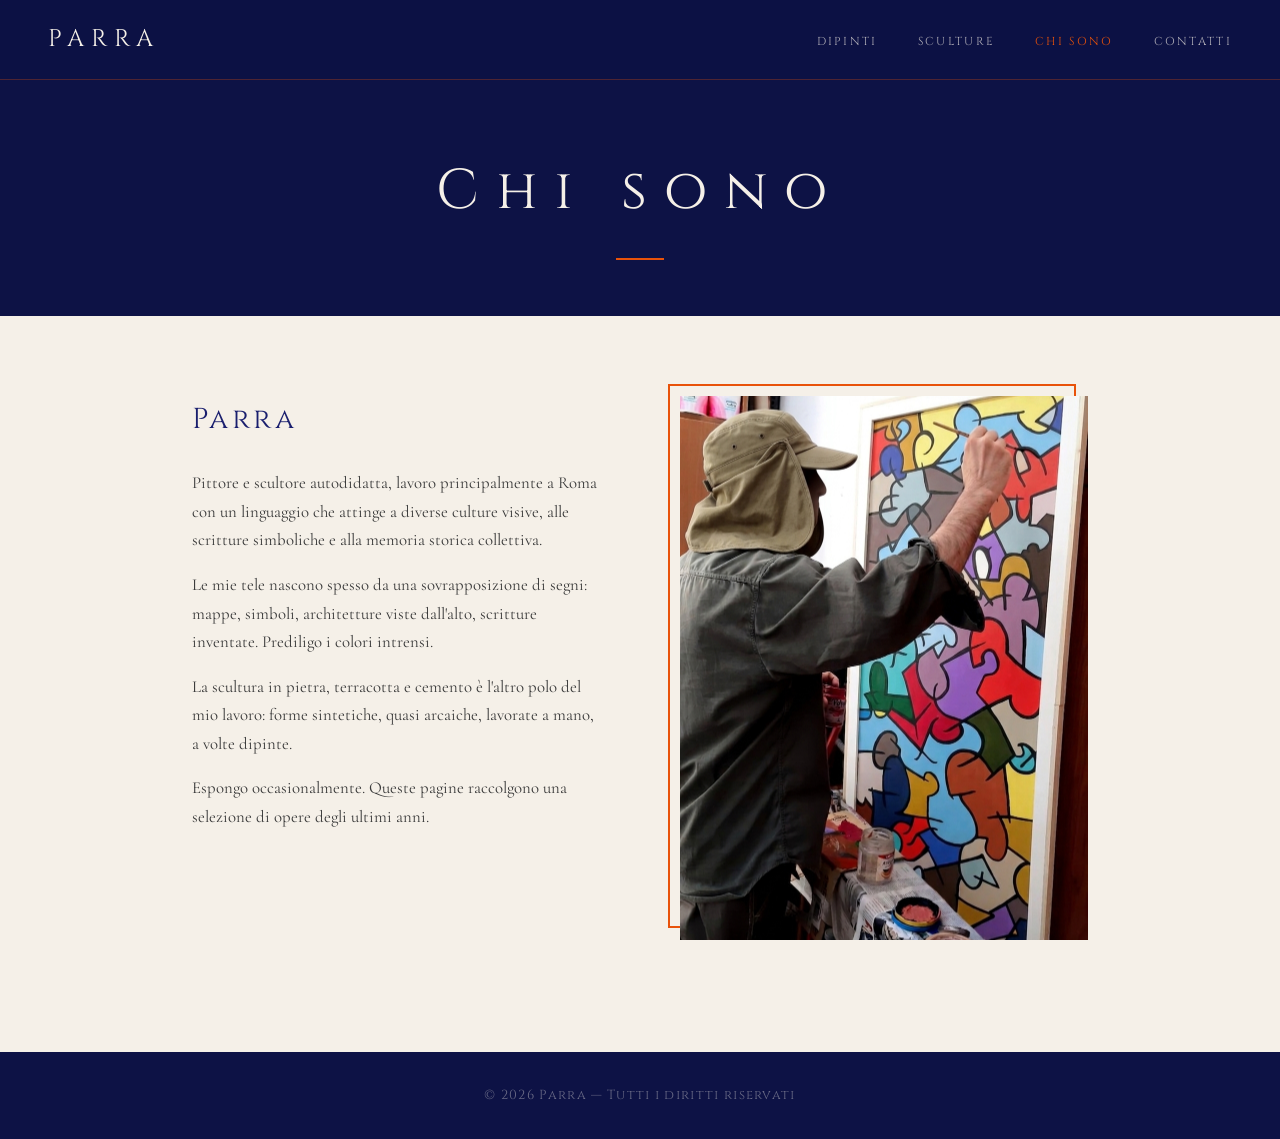
==== chi-sono.html @ b82fa653 "Add files via upload" ====
<!DOCTYPE html>
<html lang="it">
<head>
  <meta charset="UTF-8">
  <meta name="viewport" content="width=device-width, initial-scale=1.0">
  <title>Chi sono — Parra</title>
  <link rel="stylesheet" href="style.css">
</head>
<body>

  <nav>
    <a href="index.html" class="nav-logo">PAR<span></span>RA</a>
    <ul class="nav-links">
      <li><a href="dipinti.html">Dipinti</a></li>
      <li><a href="sculture.html">Sculture</a></li>
      <li><a href="chi-sono.html" class="active">Chi sono</a></li>
      <li><a href="contatti.html">Contatti</a></li>
    </ul>
  </nav>

  <header class="page-header">
    <h1>Chi sono</h1>
    <div class="accent-line"></div>
  </header>

  <section class="about-section">

    <div class="about-text fade-in">
      <h2>Parra</h2>

      <!-- Sostituisci questo testo con la tua biografia -->
      <p>
        Pittore e scultore autodidatta, lavoro principalmente a Roma con un linguaggio 
        che attinge a diverse culture visive, alle scritture simboliche 
        e alla memoria storica collettiva.
      </p>
      <p>
        Le mie tele nascono spesso da una sovrapposizione di segni: mappe, simboli, architetture 
        viste dall'alto, scritture inventate. Prediligo i colori intrensi.
      </p>
      <p>
        La scultura in pietra, terracotta e cemento è l'altro polo del mio lavoro: forme sintetiche, 
        quasi arcaiche, lavorate a mano, a volte dipinte.
      </p>
      <p>
        Espongo occasionalmente. Queste pagine raccolgono una selezione di opere 
        degli ultimi anni.
      </p>
    </div>

    <div class="about-img fade-in">
      <!-- Sostituisci con una foto tua o di un'opera significativa -->
      <img src="img/parra.jpg" alt="Parra al lavoro">
    </div>

  </section>

  <footer>
    <p>© <span id="year"></span> Parra — Tutti i diritti riservati</p>
  </footer>

  <script>
    document.getElementById('year').textContent = new Date().getFullYear();
    const obs = new IntersectionObserver(entries => {
      entries.forEach(e => { if (e.isIntersecting) e.target.classList.add('visible'); });
    }, { threshold: 0.1 });
    document.querySelectorAll('.fade-in').forEach(el => obs.observe(el));
  </script>
</body>
</html>
---- style.css ----
@import url('https://fonts.googleapis.com/css2?family=Cormorant+Garamond:ital,wght@0,300;0,400;0,600;1,300&family=Cinzel:wght@400;600&display=swap');

/* ── VARIABLES ─────────────────────────────────────────────── */
:root {
  --blu:     #1a1f6e;
  --blu-dark:#0d1245;
  --arancio: #e8520a;
  --crema:   #f5f0e8;
  --grigio:  #8a8a8a;
  --bianco:  #ffffff;
  --testo:   #1a1a1a;
  --font-display: 'Cinzel', serif;
  --font-body:    'Cormorant Garamond', serif;
  --gap: 2rem;
}

/* ── RESET ──────────────────────────────────────────────────── */
*, *::before, *::after { box-sizing: border-box; margin: 0; padding: 0; }
html { scroll-behavior: smooth; }
body {
  font-family: var(--font-body);
  font-size: 18px;
  line-height: 1.7;
  background: var(--crema);
  color: var(--testo);
}
img { display: block; width: 100%; height: 100%; object-fit: cover; }
a { text-decoration: none; color: inherit; }

/* ── NAV ────────────────────────────────────────────────────── */
nav {
  position: fixed; top: 0; left: 0; right: 0; z-index: 100;
  display: flex; align-items: center; justify-content: space-between;
  padding: 1.2rem 3rem;
  background: rgba(13, 18, 69, 0.97);
  backdrop-filter: blur(8px);
  border-bottom: 1px solid rgba(232,82,10,0.3);
}
.nav-logo {
  font-family: var(--font-display);
  font-size: 1.5rem;
  letter-spacing: 0.3em;
  color: var(--crema);
}
.nav-logo span { color: var(--arancio); }
.nav-links {
  display: flex; gap: 2.5rem;
  list-style: none;
}
.nav-links a {
  font-family: var(--font-display);
  font-size: 0.72rem;
  letter-spacing: 0.2em;
  color: rgba(245,240,232,0.7);
  text-transform: uppercase;
  transition: color 0.25s;
}
.nav-links a:hover,
.nav-links a.active { color: var(--arancio); }

/* ── HERO (index) ───────────────────────────────────────────── */
.hero {
  position: relative;
  height: 100vh; min-height: 600px;
  display: flex; flex-direction: column;
  align-items: center; justify-content: flex-end;
  overflow: hidden;
  padding-bottom: 4rem;
}
.hero-bg {
  position: absolute; inset: 0;
  background: var(--blu-dark);
}
.hero-img {
  position: absolute; inset: 0;
  opacity: 0.55;
  transition: opacity 1s;
}
.hero-img img { object-position: center; }
.hero-overlay {
  position: absolute; inset: 0;
  background: linear-gradient(to top, rgba(13,18,69,0.92) 0%, rgba(13,18,69,0.2) 60%, transparent 100%);
}
.hero-content {
  position: relative; z-index: 2;
  text-align: center;
  animation: fadeUp 1.2s ease both;
}
.hero-content h1 {
  font-family: var(--font-display);
  font-size: clamp(3.5rem, 10vw, 8rem);
  font-weight: 600;
  letter-spacing: 0.35em;
  color: var(--crema);
  line-height: 1;
}
.hero-content .tagline {
  font-family: var(--font-body);
  font-style: italic;
  font-size: 1.1rem;
  color: rgba(245,240,232,0.65);
  letter-spacing: 0.15em;
  margin-top: 0.8rem;
}
.hero-ctas {
  display: flex; gap: 1.2rem;
  justify-content: center;
  margin-top: 2.5rem;
}
.btn {
  display: inline-block;
  font-family: var(--font-display);
  font-size: 0.7rem;
  letter-spacing: 0.22em;
  text-transform: uppercase;
  padding: 0.9rem 2.2rem;
  border: 1px solid rgba(245,240,232,0.5);
  color: var(--crema);
  transition: all 0.3s;
}
.btn:hover {
  background: var(--arancio);
  border-color: var(--arancio);
  color: var(--bianco);
}
.btn.primary {
  background: var(--arancio);
  border-color: var(--arancio);
}
.btn.primary:hover { background: #c4430a; }

/* ── PAGE HEADER ────────────────────────────────────────────── */
.page-header {
  background: var(--blu-dark);
  padding: 9rem 3rem 3.5rem;
  text-align: center;
}
.page-header h1 {
  font-family: var(--font-display);
  font-size: clamp(2rem, 5vw, 3.5rem);
  letter-spacing: 0.3em;
  color: var(--crema);
  font-weight: 400;
}
.page-header .sub {
  font-style: italic;
  color: rgba(245,240,232,0.5);
  font-size: 1rem;
  letter-spacing: 0.1em;
  margin-top: 0.5rem;
}
.accent-line {
  width: 3rem; height: 2px;
  background: var(--arancio);
  margin: 1.2rem auto 0;
}

/* ── GALLERY GRID ───────────────────────────────────────────── */
.gallery-section {
  max-width: 1300px;
  margin: 0 auto;
  padding: 4rem 2rem 6rem;
}
.gallery-grid {
  display: grid;
  grid-template-columns: repeat(auto-fill, minmax(280px, 1fr));
  gap: 1.5rem;
}

/* art card */
.art-card {
  position: relative;
  overflow: hidden;
  cursor: pointer;
  background: #111;
}
.art-card-img {
  aspect-ratio: 4/3;
  overflow: hidden;
}
.art-card-img img {
  transition: transform 0.5s ease, opacity 0.3s;
  opacity: 0.92;
}
.art-card:hover .art-card-img img {
  transform: scale(1.04);
  opacity: 1;
}
/* sculture: taller ratio */
.art-card.scultura .art-card-img { aspect-ratio: 3/4; }

.art-card-info {
  padding: 0.9rem 1rem 1rem;
  background: var(--bianco);
  border-left: 3px solid var(--arancio);
}
.art-card-info .titolo {
  font-family: var(--font-body);
  font-size: 1.05rem;
  font-weight: 600;
  color: var(--testo);
}
.art-card-info .meta {
  font-size: 0.82rem;
  color: var(--grigio);
  margin-top: 0.15rem;
  font-style: italic;
}

/* ── LIGHTBOX ───────────────────────────────────────────────── */
.lightbox {
  display: none;
  position: fixed; inset: 0; z-index: 500;
  background: rgba(13,18,69,0.96);
  align-items: center; justify-content: center;
  padding: 2rem;
  animation: fadeIn 0.25s ease;
}
.lightbox.open { display: flex; }
.lightbox-inner {
  display: grid;
  grid-template-columns: 1fr 260px;
  gap: 2.5rem;
  max-width: 1100px;
  width: 100%;
  max-height: 90vh;
}
.lightbox-img {
  overflow: hidden;
  display: flex; align-items: center; justify-content: center;
}
.lightbox-img img {
  max-height: 80vh;
  width: auto;
  object-fit: contain;
}
.lightbox-info {
  display: flex; flex-direction: column;
  justify-content: center;
  color: var(--crema);
  border-left: 1px solid rgba(232,82,10,0.4);
  padding-left: 2rem;
}
.lightbox-info h2 {
  font-family: var(--font-display);
  font-size: 1.6rem;
  font-weight: 400;
  letter-spacing: 0.08em;
  margin-bottom: 1.5rem;
}
.lightbox-row {
  display: flex; justify-content: space-between;
  padding: 0.6rem 0;
  border-bottom: 1px solid rgba(245,240,232,0.12);
  font-size: 0.95rem;
}
.lightbox-row .lbl { color: rgba(245,240,232,0.5); font-style: italic; }
.lightbox-row .val { font-weight: 600; }
.lightbox-close {
  position: absolute; top: 1.5rem; right: 2rem;
  font-family: var(--font-display);
  font-size: 0.7rem;
  letter-spacing: 0.2em;
  color: rgba(245,240,232,0.5);
  cursor: pointer;
  background: none; border: none;
  transition: color 0.2s;
}
.lightbox-close:hover { color: var(--arancio); }

/* ── CHI SONO ───────────────────────────────────────────────── */
.about-section {
  max-width: 960px;
  margin: 0 auto;
  padding: 5rem 2rem 7rem;
  display: grid;
  grid-template-columns: 1fr 1fr;
  gap: 5rem;
  align-items: start;
}
.about-text h2 {
  font-family: var(--font-display);
  font-size: 1.8rem;
  font-weight: 400;
  letter-spacing: 0.12em;
  color: var(--blu);
  margin-bottom: 1.5rem;
}
.about-text p {
  color: #3a3a3a;
  margin-bottom: 1rem;
  font-size: 1.05rem;
}
.about-img {
  position: relative;
}
.about-img img {
  width: 100%;
  aspect-ratio: 3/4;
  object-fit: cover;
}
.about-img::before {
  content: '';
  position: absolute;
  top: -12px; left: -12px;
  right: 12px; bottom: 12px;
  border: 2px solid var(--arancio);
  z-index: -1;
}

/* ── CONTATTI ───────────────────────────────────────────────── */
.contact-section {
  max-width: 600px;
  margin: 0 auto;
  padding: 5rem 2rem 7rem;
  text-align: center;
}
.contact-section p {
  font-style: italic;
  color: var(--grigio);
  margin-bottom: 3rem;
  font-size: 1.05rem;
}
.contact-items { display: flex; flex-direction: column; gap: 1rem; }
.contact-item {
  display: flex; align-items: center; gap: 1.2rem;
  padding: 1.2rem 1.5rem;
  background: var(--bianco);
  border: 1px solid #e0dbd0;
  border-left: 4px solid var(--arancio);
  text-align: left;
  transition: transform 0.2s, box-shadow 0.2s;
}
.contact-item:hover {
  transform: translateX(4px);
  box-shadow: -4px 0 0 var(--blu);
}
.contact-item .ci-label {
  font-family: var(--font-display);
  font-size: 0.65rem;
  letter-spacing: 0.2em;
  text-transform: uppercase;
  color: var(--grigio);
}
.contact-item .ci-value {
  font-size: 1.05rem;
  color: var(--testo);
  margin-top: 0.15rem;
}

/* ── FOOTER ─────────────────────────────────────────────────── */
footer {
  background: var(--blu-dark);
  color: rgba(245,240,232,0.4);
  text-align: center;
  padding: 2rem;
  font-size: 0.82rem;
  letter-spacing: 0.1em;
  font-family: var(--font-display);
}

/* ── ANIMAZIONI ─────────────────────────────────────────────── */
@keyframes fadeUp {
  from { opacity: 0; transform: translateY(30px); }
  to   { opacity: 1; transform: translateY(0); }
}
@keyframes fadeIn {
  from { opacity: 0; } to { opacity: 1; }
}
.fade-in {
  opacity: 0;
  transform: translateY(20px);
  transition: opacity 0.6s ease, transform 0.6s ease;
}
.fade-in.visible {
  opacity: 1;
  transform: translateY(0);
}

/* ── RESPONSIVE ─────────────────────────────────────────────── */
@media (max-width: 768px) {
  nav { padding: 1rem 1.5rem; }
  .nav-links { gap: 1.2rem; }
  .nav-links a { font-size: 0.65rem; }
  .page-header { padding: 8rem 1.5rem 2.5rem; }
  .gallery-section { padding: 3rem 1rem 4rem; }
  .gallery-grid { grid-template-columns: repeat(auto-fill, minmax(200px, 1fr)); gap: 1rem; }
  .lightbox-inner { grid-template-columns: 1fr; }
  .lightbox-info { border-left: none; padding-left: 0; border-top: 1px solid rgba(232,82,10,0.4); padding-top: 1.5rem; }
  .about-section { grid-template-columns: 1fr; gap: 3rem; padding: 3rem 1.5rem 5rem; }
  .about-img { order: -1; }
}
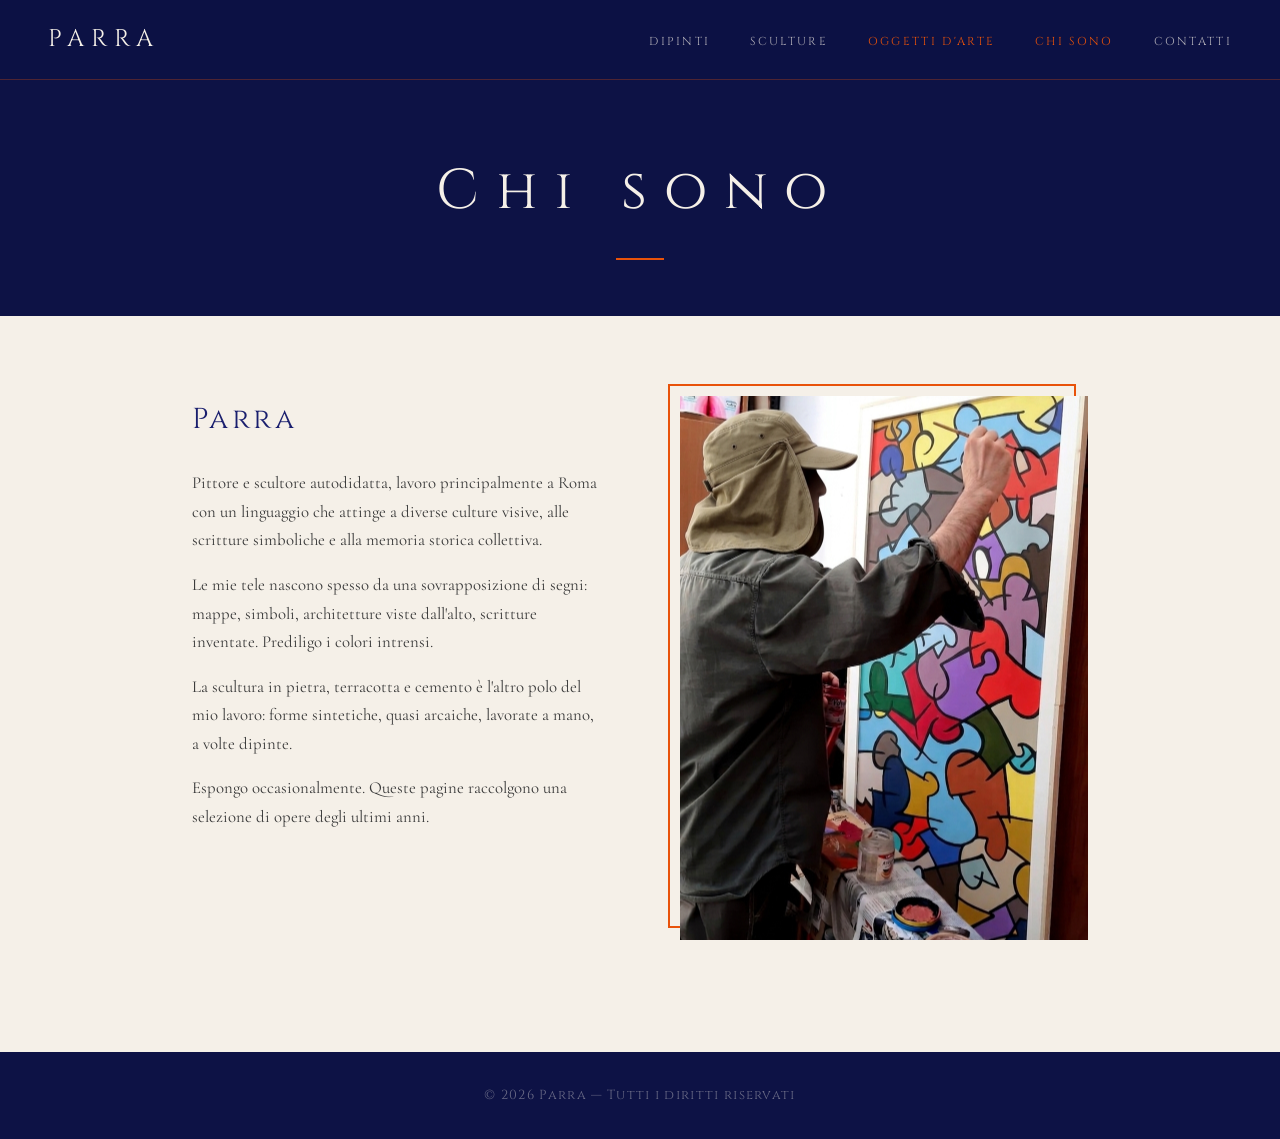
==== commit 7f71bc79: "Add files via upload" ====
--- a/chi-sono.html
+++ b/chi-sono.html
@@ -13,6 +13,7 @@
     <ul class="nav-links">
       <li><a href="dipinti.html">Dipinti</a></li>
       <li><a href="sculture.html">Sculture</a></li>
+      <li><a href="oggetti.html" class="active">Oggetti d'Arte</a></li>
       <li><a href="chi-sono.html" class="active">Chi sono</a></li>
       <li><a href="contatti.html">Contatti</a></li>
     </ul>
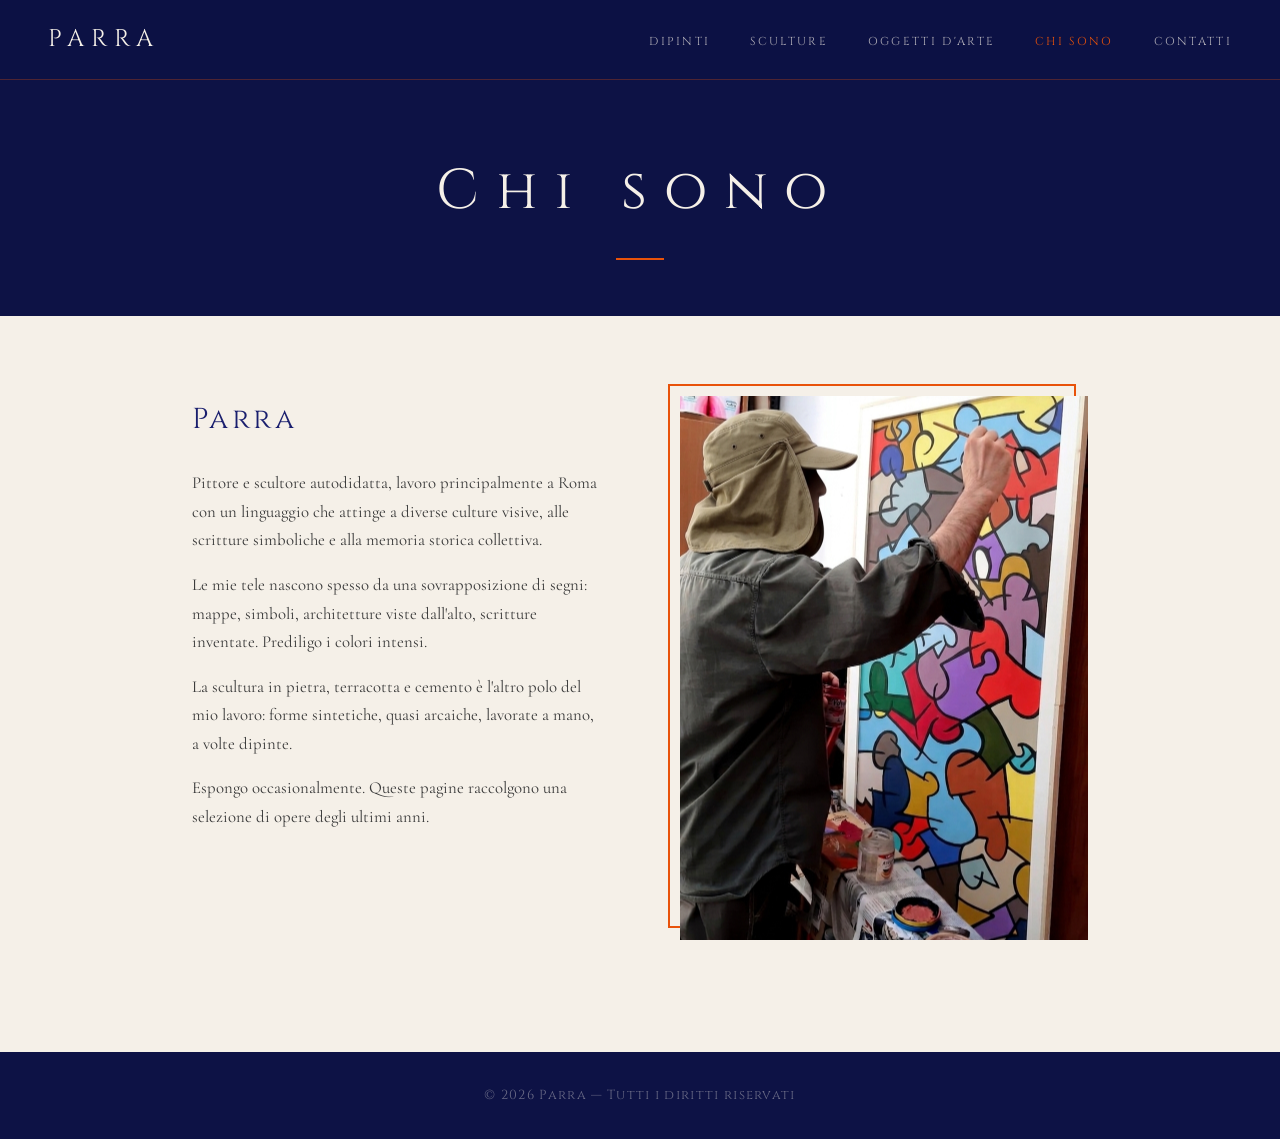
==== commit 1926490b: "Add files via upload" ====
--- a/chi-sono.html
+++ b/chi-sono.html
@@ -13,7 +13,7 @@
     <ul class="nav-links">
       <li><a href="dipinti.html">Dipinti</a></li>
       <li><a href="sculture.html">Sculture</a></li>
-      <li><a href="oggetti.html" class="active">Oggetti d'Arte</a></li>
+      <li><a href="oggetti.html">Oggetti d'Arte</a></li>
       <li><a href="chi-sono.html" class="active">Chi sono</a></li>
       <li><a href="contatti.html">Contatti</a></li>
     </ul>
@@ -37,7 +37,7 @@
       </p>
       <p>
         Le mie tele nascono spesso da una sovrapposizione di segni: mappe, simboli, architetture 
-        viste dall'alto, scritture inventate. Prediligo i colori intrensi.
+        viste dall'alto, scritture inventate. Prediligo i colori intensi.
       </p>
       <p>
         La scultura in pietra, terracotta e cemento è l'altro polo del mio lavoro: forme sintetiche, 
--- a/style.css
+++ b/style.css
@@ -98,9 +98,15 @@
   font-family: var(--font-body);
   font-style: italic;
   font-size: 1.1rem;
-  color: rgba(245,240,232,0.65);
+  color: rgba(245,240,232,0.68);
   letter-spacing: 0.15em;
   margin-top: 0.8rem;
+}
+.hero-note {
+  max-width: 32rem;
+  margin: 1rem auto 0;
+  color: rgba(245,240,232,0.82);
+  font-size: 1.05rem;
 }
 .hero-ctas {
   display: flex; gap: 1.2rem;
@@ -114,7 +120,7 @@
   letter-spacing: 0.22em;
   text-transform: uppercase;
   padding: 0.9rem 2.2rem;
-  border: 1px solid rgba(245,240,232,0.5);
+  border: 1px solid rgba(245,240,232,0.42);
   color: var(--crema);
   transition: all 0.3s;
 }
@@ -124,10 +130,13 @@
   color: var(--bianco);
 }
 .btn.primary {
-  background: var(--arancio);
-  border-color: var(--arancio);
-}
-.btn.primary:hover { background: #c4430a; }
+  background: rgba(245,240,232,0.08);
+  border-color: rgba(245,240,232,0.46);
+}
+.btn.primary:hover {
+  background: rgba(232,82,10,0.72);
+  border-color: rgba(232,82,10,0.72);
+}
 
 /* ── PAGE HEADER ────────────────────────────────────────────── */
 .page-header {
@@ -164,7 +173,7 @@
 .gallery-grid {
   display: grid;
   grid-template-columns: repeat(auto-fill, minmax(280px, 1fr));
-  gap: 1.5rem;
+  gap: 2.25rem 1.5rem;
 }
 
 /* art card */
@@ -190,9 +199,9 @@
 .art-card.scultura .art-card-img { aspect-ratio: 3/4; }
 
 .art-card-info {
-  padding: 0.9rem 1rem 1rem;
-  background: var(--bianco);
-  border-left: 3px solid var(--arancio);
+  padding: 0.72rem 0.85rem 0.82rem;
+  background: rgba(255,255,255,0.9);
+  border-left: 1px solid rgba(232,82,10,0.16);
 }
 .art-card-info .titolo {
   font-family: var(--font-body);
@@ -201,10 +210,19 @@
   color: var(--testo);
 }
 .art-card-info .meta {
-  font-size: 0.82rem;
-  color: var(--grigio);
-  margin-top: 0.15rem;
+  font-size: 0.78rem;
+  color: rgba(26,26,26,0.48);
+  margin-top: 0.1rem;
   font-style: italic;
+  line-height: 1.45;
+}
+.availability {
+  margin-top: 0.45rem;
+  font-family: var(--font-display);
+  font-size: 0.62rem;
+  letter-spacing: 0.16em;
+  text-transform: uppercase;
+  color: rgba(26,31,110,0.62);
 }
 
 /* ── LIGHTBOX ───────────────────────────────────────────────── */
@@ -215,22 +233,23 @@
   align-items: center; justify-content: center;
   padding: 2rem;
   animation: fadeIn 0.25s ease;
+  overflow-y: auto;
 }
 .lightbox.open { display: flex; }
 .lightbox-inner {
   display: grid;
-  grid-template-columns: 1fr 260px;
-  gap: 2.5rem;
-  max-width: 1100px;
+  grid-template-columns: 1fr;
+  gap: 1.75rem;
+  max-width: 900px;
   width: 100%;
-  max-height: 90vh;
+  max-height: none;
 }
 .lightbox-img {
   overflow: hidden;
   display: flex; align-items: center; justify-content: center;
 }
 .lightbox-img img {
-  max-height: 80vh;
+  max-height: 68vh;
   width: auto;
   object-fit: contain;
 }
@@ -238,8 +257,8 @@
   display: flex; flex-direction: column;
   justify-content: center;
   color: var(--crema);
-  border-left: 1px solid rgba(232,82,10,0.4);
-  padding-left: 2rem;
+  border-top: 1px solid rgba(232,82,10,0.4);
+  padding-top: 1.5rem;
 }
 .lightbox-info h2 {
   font-family: var(--font-display);
@@ -322,6 +341,10 @@
   font-size: 1.05rem;
 }
 .contact-items { display: flex; flex-direction: column; gap: 1rem; }
+.contact-items iframe {
+  width: 100%;
+  max-width: 640px;
+}
 .contact-item {
   display: flex; align-items: center; gap: 1.2rem;
   padding: 1.2rem 1.5rem;
@@ -384,9 +407,15 @@
   .nav-links a { font-size: 0.65rem; }
   .page-header { padding: 8rem 1.5rem 2.5rem; }
   .gallery-section { padding: 3rem 1rem 4rem; }
-  .gallery-grid { grid-template-columns: repeat(auto-fill, minmax(200px, 1fr)); gap: 1rem; }
-  .lightbox-inner { grid-template-columns: 1fr; }
-  .lightbox-info { border-left: none; padding-left: 0; border-top: 1px solid rgba(232,82,10,0.4); padding-top: 1.5rem; }
+  .gallery-grid { grid-template-columns: repeat(auto-fill, minmax(200px, 1fr)); gap: 1.5rem 1rem; }
+  .lightbox {
+    align-items: flex-start;
+    padding: 4.5rem 1rem 1.5rem;
+  }
+  .lightbox-img img {
+    max-width: 100%;
+    max-height: 55vh;
+  }
   .about-section { grid-template-columns: 1fr; gap: 3rem; padding: 3rem 1.5rem 5rem; }
   .about-img { order: -1; }
 }
